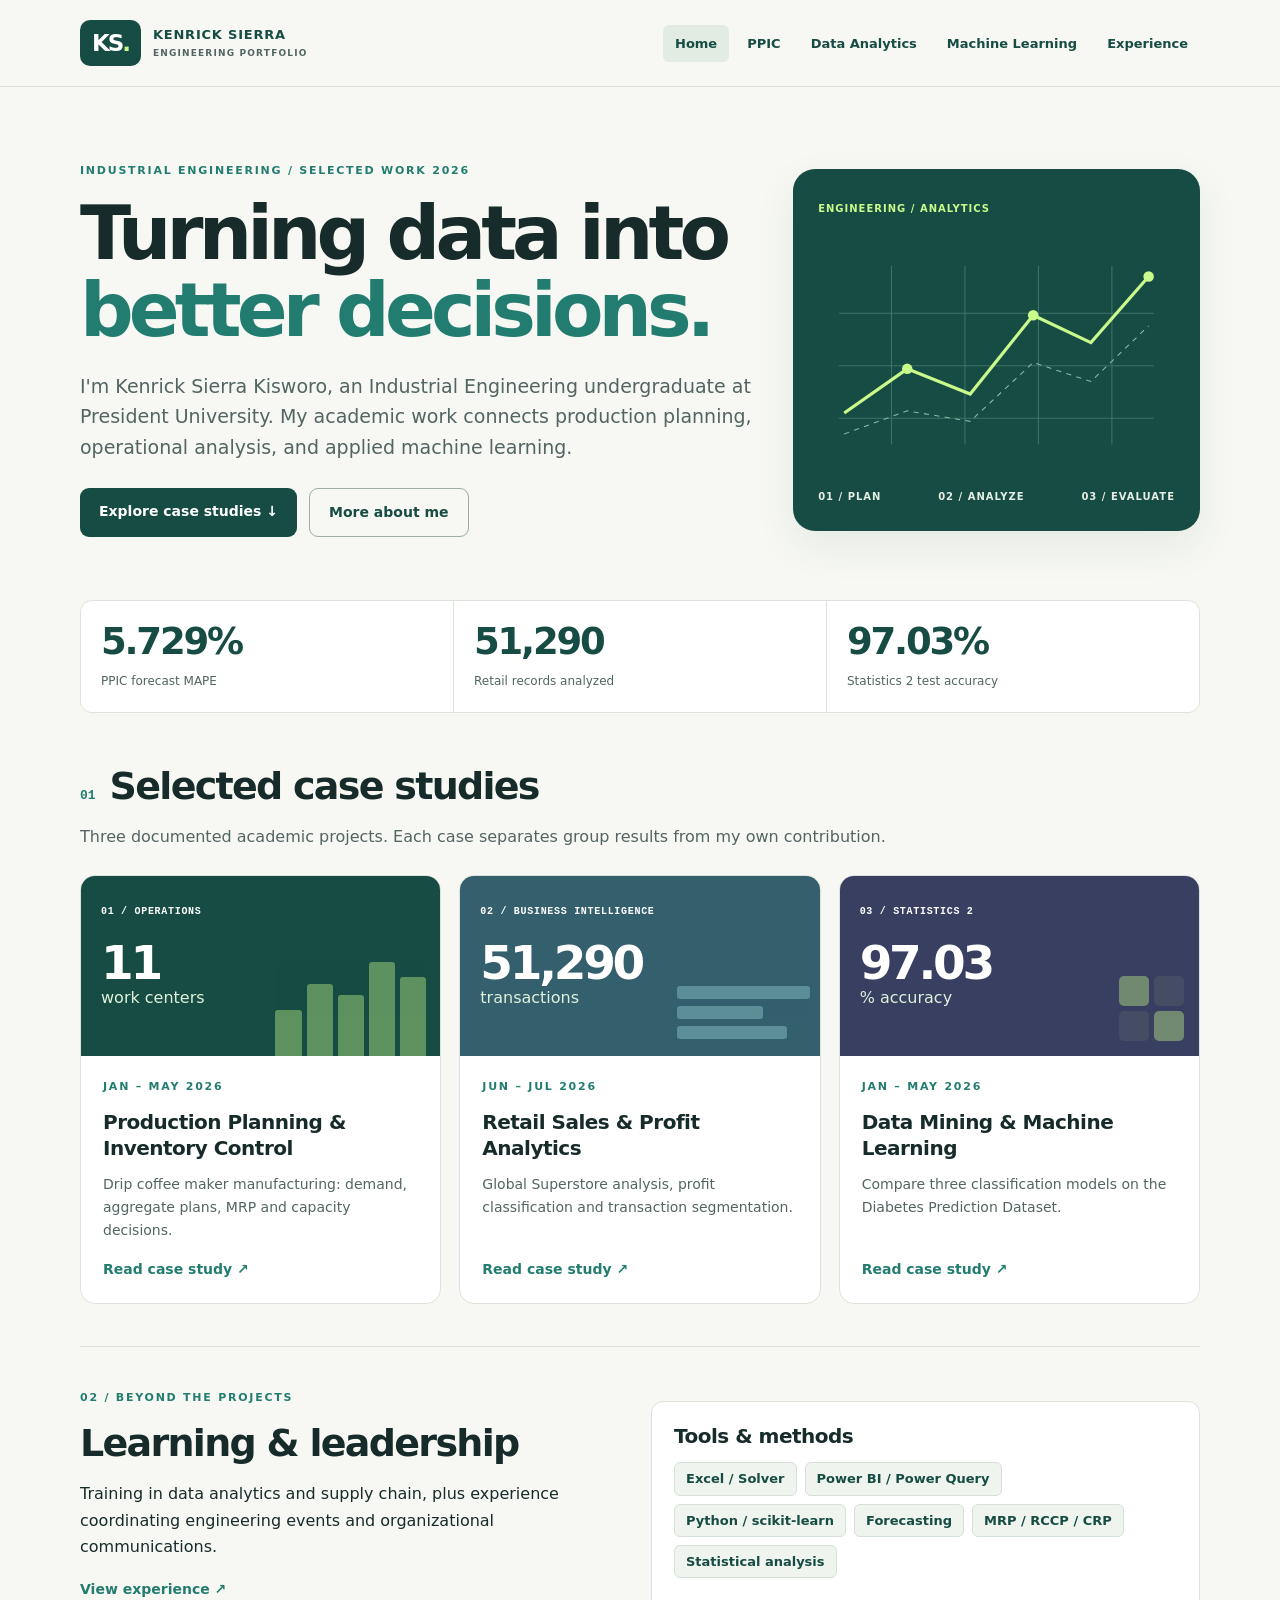
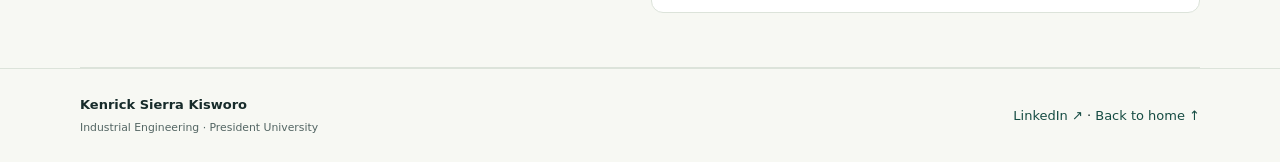
==== index.html @ 4f552303 "Add files via upload" ====
<!doctype html>
<html lang="en"><head><meta charset="utf-8"><meta name="viewport" content="width=device-width, initial-scale=1"><meta name="description" content="Selected work — academic portfolio of Kenrick Sierra Kisworo, Industrial Engineering."><title>Selected work | Kenrick Sierra Kisworo</title><link rel="stylesheet" href="style.css"></head>
<body><a class="skip" href="#main">Skip to content</a><header><div class="nav wrap"><a class="brand" href="index.html"><span class="monogram">KS<span>.</span></span><span>KENRICK SIERRA<small>ENGINEERING PORTFOLIO</small></span></a><nav aria-label="Main navigation"><a href="index.html" aria-current="page">Home</a><a href="ppic.html">PPIC</a><a href="data-analytics.html">Data Analytics</a><a href="machine-learning.html">Machine Learning</a><a href="experience.html">Experience</a></nav></div></header><main id="main" class="wrap"><section class="hero"><div><p class="eyebrow">INDUSTRIAL ENGINEERING / SELECTED WORK 2026</p><h1>Turning data into<br><em>better decisions.</em></h1><p class="lead">I'm Kenrick Sierra Kisworo, an Industrial Engineering undergraduate at President University. My academic work connects production planning, operational analysis, and applied machine learning.</p><div class="actions"><a class="button" href="#projects">Explore case studies ↓</a><a class="button secondary" href="experience.html">More about me</a></div></div><div class="heroart"><span class="artlabel">ENGINEERING / ANALYTICS</span><svg viewBox="0 0 340 210" role="img" aria-label="Abstract diagram of connected planning and analytics stages"><g fill="none" stroke="#8fb7aa" stroke-width="1"><path d="M20 165H320M20 115H320M20 65H320M70 20V190M140 20V190M210 20V190M280 20V190" opacity=".35"/><path d="M25 160L85 118L145 142L205 67L260 93L315 30" stroke="#c9fa8b" stroke-width="3"/><path d="M25 180L85 158L145 168L205 112L260 130L315 77" stroke-dasharray="5 5"/></g><g fill="#c9fa8b"><circle cx="85" cy="118" r="5"/><circle cx="205" cy="67" r="5"/><circle cx="315" cy="30" r="5"/></g></svg><div class="artfoot"><span>01 / PLAN</span><span>02 / ANALYZE</span><span>03 / EVALUATE</span></div></div></section><div class="metrics"><div><strong>5.729%</strong><span>PPIC forecast MAPE</span></div><div><strong>51,290</strong><span>Retail records analyzed</span></div><div><strong>97.03%</strong><span>Statistics 2 test accuracy</span></div></div><section id="projects" class="chapter"><div class="sectitle"><span>01</span><h2>Selected case studies</h2></div><p class="muted">Three documented academic projects. Each case separates group results from my own contribution.</p><div class="projectgrid"><a class="project" href="ppic.html"><div class="tile tile1"><span>01 / OPERATIONS</span><strong>11<span> work centers</span></strong><div class="mini"><i style="height:42%"></i><i style="height:65%"></i><i style="height:55%"></i><i style="height:85%"></i><i style="height:72%"></i></div></div><div class="projectbody"><p class="eyebrow">JAN – MAY 2026</p><h3>Production Planning &amp; Inventory Control</h3><p>Drip coffee maker manufacturing: demand, aggregate plans, MRP and capacity decisions.</p><span class="arrow">Read case study ↗</span></div></a><a class="project" href="data-analytics.html"><div class="tile tile2"><span>02 / BUSINESS INTELLIGENCE</span><strong>51,290<span> transactions</span></strong><div class="stripe"><i></i><i></i><i></i></div></div><div class="projectbody"><p class="eyebrow">JUN – JUL 2026</p><h3>Retail Sales &amp; Profit Analytics</h3><p>Global Superstore analysis, profit classification and transaction segmentation.</p><span class="arrow">Read case study ↗</span></div></a><a class="project" href="machine-learning.html"><div class="tile tile3"><span>03 / STATISTICS 2</span><strong>97.03<span>% accuracy</span></strong><div class="matrixmini"><i></i><i></i><i></i><i></i></div></div><div class="projectbody"><p class="eyebrow">JAN – MAY 2026</p><h3>Data Mining &amp; Machine Learning</h3><p>Compare three classification models on the Diabetes Prediction Dataset.</p><span class="arrow">Read case study ↗</span></div></a></div></section><section class="chapter two"><div><p class="eyebrow">02 / BEYOND THE PROJECTS</p><h2>Learning &amp; leadership</h2><p>Training in data analytics and supply chain, plus experience coordinating engineering events and organizational communications.</p><a class="arrow" href="experience.html">View experience ↗</a></div><div class="panel"><h3>Tools &amp; methods</h3><div class="tags"><span>Excel / Solver</span><span>Power BI / Power Query</span><span>Python / scikit-learn</span><span>Forecasting</span><span>MRP / RCCP / CRP</span><span>Statistical analysis</span></div></div></section></main><footer><div class="wrap foot"><div><b>Kenrick Sierra Kisworo</b><br><small>Industrial Engineering · President University</small></div><div><a href="https://www.linkedin.com/in/kenrick-sierra-kisworo/">LinkedIn ↗</a> · <a href="index.html">Back to home ↑</a></div></div></footer></body></html>
---- style.css ----
/* Static, responsive portfolio. Change the palette here. */
:root{--ink:#172b2a;--muted:#536563;--paper:#f7f8f3;--white:#fff;--green:#164c43;--lime:#c9fa8b;--line:#dce3da;--teal:#227d70;--warm:#c18460;--max:1120px}*{box-sizing:border-box}html{scroll-behavior:smooth;scroll-padding-top:20px}body{margin:0;background:var(--paper);color:var(--ink);font:16px/1.65 system-ui,-apple-system,BlinkMacSystemFont,'Segoe UI',sans-serif}a{color:var(--green);text-decoration:none}a:hover{text-decoration:underline}a:focus-visible{outline:3px solid #ad710b;outline-offset:4px}img{max-width:100%;height:auto;display:block}.wrap{width:min(var(--max),calc(100% - 48px));margin:auto}.skip{position:absolute;left:-999px}.skip:focus{left:12px;top:12px;background:white;padding:10px;z-index:10}header{border-bottom:1px solid var(--line);background:var(--paper)}.nav{display:flex;align-items:center;justify-content:space-between;gap:20px;padding:20px 0}.brand{display:flex;gap:12px;align-items:center;line-height:1.15;font-size:13px;font-weight:800;letter-spacing:.06em;white-space:nowrap}.brand small{display:block;font-size:9px;color:var(--muted);margin-top:5px;letter-spacing:.13em}.monogram{display:grid;place-items:center;display:block;background:var(--green);color:white;font-size:23px;font-weight:800;padding:10px 12px;border-radius:10px;letter-spacing:-.09em}.monogram span{color:var(--lime)}nav{display:flex;gap:6px;flex-wrap:wrap;justify-content:flex-end}nav a{padding:8px 12px;border-radius:6px;font-size:13px;font-weight:650}nav a[aria-current=page]{background:#e3ece3}h1,h2,h3,p{margin-top:0}h1{font-size:clamp(42px,6vw,75px);line-height:1.03;letter-spacing:-.065em;margin-bottom:22px;font-weight:760}h1 em{font-style:normal;color:var(--teal)}h2{font-size:clamp(25px,3.5vw,38px);line-height:1.15;letter-spacing:-.045em;margin-bottom:16px}h3{font-size:20px;line-height:1.28;letter-spacing:-.025em;margin-bottom:12px}p{margin-bottom:16px}.eyebrow{font-size:11px;letter-spacing:.16em;font-weight:800;text-transform:uppercase;color:var(--teal);margin-bottom:14px}.lead{font-size:19px;line-height:1.6;color:var(--muted);max-width:780px}.hero{display:grid;grid-template-columns:1.25fr .75fr;gap:35px;align-items:center;padding:75px 0 45px}.heroart{background:var(--green);border-radius:22px;padding:25px;color:var(--lime);box-shadow:0 15px 40px #164c4315;overflow:hidden}.heroart svg{width:100%;display:block;margin:24px 0}.artlabel,.artfoot{font-size:10px;letter-spacing:.1em;font-weight:700}.artfoot{display:flex;justify-content:space-between;gap:8px;color:#e4eee5}.actions{display:flex;gap:12px;flex-wrap:wrap;margin-top:26px}.button{display:inline-block;border-radius:9px;background:var(--green);color:white;padding:12px 19px;font-weight:750;font-size:14px}.button.secondary{background:transparent;color:var(--green);border:1px solid #9cafa1}.button:hover{background:#276358;text-decoration:none;color:white}.metrics{display:grid;grid-template-columns:repeat(auto-fit,minmax(140px,1fr));gap:1px;border:1px solid var(--line);border-radius:12px;background:var(--line);overflow:hidden;margin:18px 0 10px}.metrics>div{background:var(--white);padding:20px}.metrics strong{display:block;font-size:clamp(24px,3vw,37px);line-height:1.15;letter-spacing:-.06em;color:var(--green);font-variant-numeric:tabular-nums}.metrics span{display:block;font-size:12px;color:var(--muted);margin-top:8px}.chapter{padding:42px 0;border-bottom:1px solid var(--line)}.sectitle{display:flex;align-items:baseline;gap:14px}.sectitle>span{font:700 13px/1.2 ui-monospace,monospace;color:var(--teal)}.muted,.small{color:var(--muted)}.small{font-size:13px;margin:12px 0 0}.projectgrid{display:grid;grid-template-columns:repeat(3,minmax(0,1fr));gap:18px;margin-top:24px}.project{display:flex;flex-direction:column;border:1px solid var(--line);border-radius:15px;overflow:hidden;background:white;color:var(--ink);transition:transform .18s,box-shadow .18s}.project:hover{transform:translateY(-4px);box-shadow:0 12px 30px #183a2812;text-decoration:none}.tile{height:180px;padding:20px;position:relative;overflow:hidden;background:var(--green);color:white}.tile>span{font:700 10px/1.3 ui-monospace,monospace;letter-spacing:.07em}.tile strong{display:block;font-size:47px;letter-spacing:-.07em;line-height:1.1;position:relative;z-index:1;margin-top:15px}.tile strong span{display:block;font-size:16px;letter-spacing:0;font-weight:500;color:#e0f2dd}.tile2{background:#345f6d}.tile3{background:#393f61}.mini{position:absolute;bottom:0;right:14px;width:42%;height:110px;display:flex;align-items:flex-end;gap:5px;opacity:.4}.mini i{display:block;background:var(--lime);width:18%;border-radius:3px 3px 0 0}.stripe{position:absolute;bottom:17px;right:10px;display:flex;flex-direction:column;gap:7px;opacity:.35;width:37%}.stripe i{background:#a8e9e7;height:13px;border-radius:3px}.stripe i:nth-child(2){width:65%}.stripe i:nth-child(3){width:83%}.matrixmini{position:absolute;bottom:15px;right:15px;display:grid;grid-template-columns:repeat(2,30px);gap:5px;opacity:.4}.matrixmini i{height:30px;background:#c9fa8b;border-radius:5px}.matrixmini i:nth-child(2),.matrixmini i:nth-child(3){opacity:.2}.projectbody{padding:22px;display:flex;flex-direction:column;flex:1}.projectbody p:not(.eyebrow){font-size:14px;color:var(--muted)}.arrow{font-weight:750;color:var(--teal);margin-top:auto;font-size:14px}.two{display:grid;grid-template-columns:repeat(2,minmax(0,1fr));gap:22px;align-items:start}.panel,figure{border:1px solid var(--line);background:white;padding:22px;border-radius:12px;margin:12px 0}.tags{display:flex;flex-wrap:wrap;gap:8px;margin:12px 0}.tags span{border:1px solid #d5e0d7;background:#f0f4ee;padding:5px 11px;border-radius:6px;font-size:13px;color:var(--green);font-weight:600}.casehero{padding:45px 0 25px}.casehero h1{max-width:1000px}.back{display:inline-block;font-size:13px;font-weight:700;margin-bottom:24px}.meta{color:var(--muted);font-size:13px;font-weight:600}.toc{display:flex;gap:8px;flex-wrap:wrap;border-block:1px solid var(--line);padding:12px 0}.toc a{font-size:13px;font-weight:700;padding:5px 10px;border-radius:5px;background:#e9eee7}.steps{display:grid;grid-template-columns:repeat(auto-fit,minmax(135px,1fr));gap:10px;margin:20px 0}.steps div{background:white;border:1px solid var(--line);border-radius:10px;padding:16px;font-weight:700;font-size:14px}.steps b{display:block;color:var(--teal);font:700 12px ui-monospace,monospace;margin-bottom:8px}.note{border-left:4px solid var(--teal);background:#e7f0e5;padding:15px 18px;border-radius:0 8px 8px 0;font-size:14px;margin:18px 0}.tablewrap{overflow-x:auto;border:1px solid var(--line);border-radius:10px;margin:15px 0}table{width:100%;border-collapse:collapse;text-align:left;font-size:14px;background:white}th,td{padding:12px 14px;border-bottom:1px solid var(--line);vertical-align:top}th{background:#eaf0e8;color:var(--green);font-weight:700}tbody tr:last-child td,tbody tr:last-child th{border-bottom:0}.bars{display:grid;gap:15px;padding:8px 0}.barrow{display:grid;grid-template-columns: minmax(95px,155px) 1fr 65px;gap:10px;align-items:center;font-size:13px}.barrow b{text-align:right;font-variant-numeric:tabular-nums}.track,.pairtrack{height:13px;background:#edf0eb;border-radius:4px;overflow:hidden}.fill{height:100%;background:#97b3aa;border-radius:4px}.fill.selected{background:var(--teal)}.legend{display:flex;gap:16px;flex-wrap:wrap;font-size:12px;color:var(--muted);margin-bottom:12px}.legend i{display:inline-block;width:10px;height:10px;border-radius:2px;margin-right:5px}.before{background:var(--warm)}.after{background:var(--teal)}.wcchart{display:grid;gap:10px}.wcrow{display:grid;grid-template-columns:55px 1fr 125px;align-items:center;gap:12px;font-size:12px;font-variant-numeric:tabular-nums}.pair{display:grid;gap:3px;position:relative}.pair:after{content:"";position:absolute;left:76.923%;height:100%;border-left:1px dashed #293b37;top:0}.pairtrack{height:8px}.pairtrack i{display:block;height:100%;border-radius:2px}.clean{padding-left:20px;margin:0}.clean li{padding:5px 0}.source{background:#e9eee7;border-radius:12px;padding:22px;margin:32px 0 45px;font-size:13px;color:var(--muted)}.source h2{font-size:18px;color:var(--ink)}.source p{margin-bottom:0}figure img{width:100%;object-fit:contain;border-radius:4px}figcaption{font-size:12px;color:var(--muted);padding-top:10px}.stack{display:flex;overflow:hidden;border-radius:8px;height:24px;margin:18px 0}.stack i:nth-child(1){background:#755bb0}.stack i:nth-child(2){background:#23936a}.stack i:nth-child(3){background:#d7ad36}.matrix{text-align:center}.matrix th{font-size:12px}.matrix td{font-size:18px;font-weight:750}.correct{background:#dfeee0;color:#205b40}.wrong{background:#f6e7df;color:#8b442a}.timeline{display:grid;gap:12px}.timeline article{padding:20px 22px;border:1px solid var(--line);background:white;border-radius:10px}.timeline article>span{font-size:11px;letter-spacing:.08em;color:var(--teal);font-weight:750}.timeline h3{margin:8px 0}.timeline p{margin:0}.foot{display:flex;justify-content:space-between;gap:15px;align-items:center;padding:25px 0;font-size:13px}.foot small{color:var(--muted)}footer{border-top:1px solid var(--line)}@media(max-width:820px){.hero{grid-template-columns:1fr;padding:45px 0 25px}.heroart{max-width:500px}.projectgrid{grid-template-columns:1fr 1fr}.nav{align-items:flex-start;flex-direction:column;gap:12px}nav{justify-content:flex-start}.two{grid-template-columns:1fr}.casehero{padding-top:30px}}@media(max-width:520px){.wrap{width:calc(100% - 32px)}.projectgrid{grid-template-columns:1fr}.metrics{grid-template-columns:1fr}.metrics>div{padding:15px}.heroart{padding:17px}.nav a{padding:6px 8px;font-size:12px}.brand{padding:0!important}.chapter{padding:30px 0}.panel,figure{padding:14px}.barrow{grid-template-columns:93px 1fr 58px;gap:6px;font-size:11px}.wcrow{grid-template-columns:44px 1fr 95px;gap:6px;font-size:10px}th,td{padding:9px;font-size:12px}.foot{flex-direction:column;align-items:flex-start}.lead{font-size:17px}}@media(prefers-reduced-motion:reduce){html{scroll-behavior:auto}.project{transition:none}}
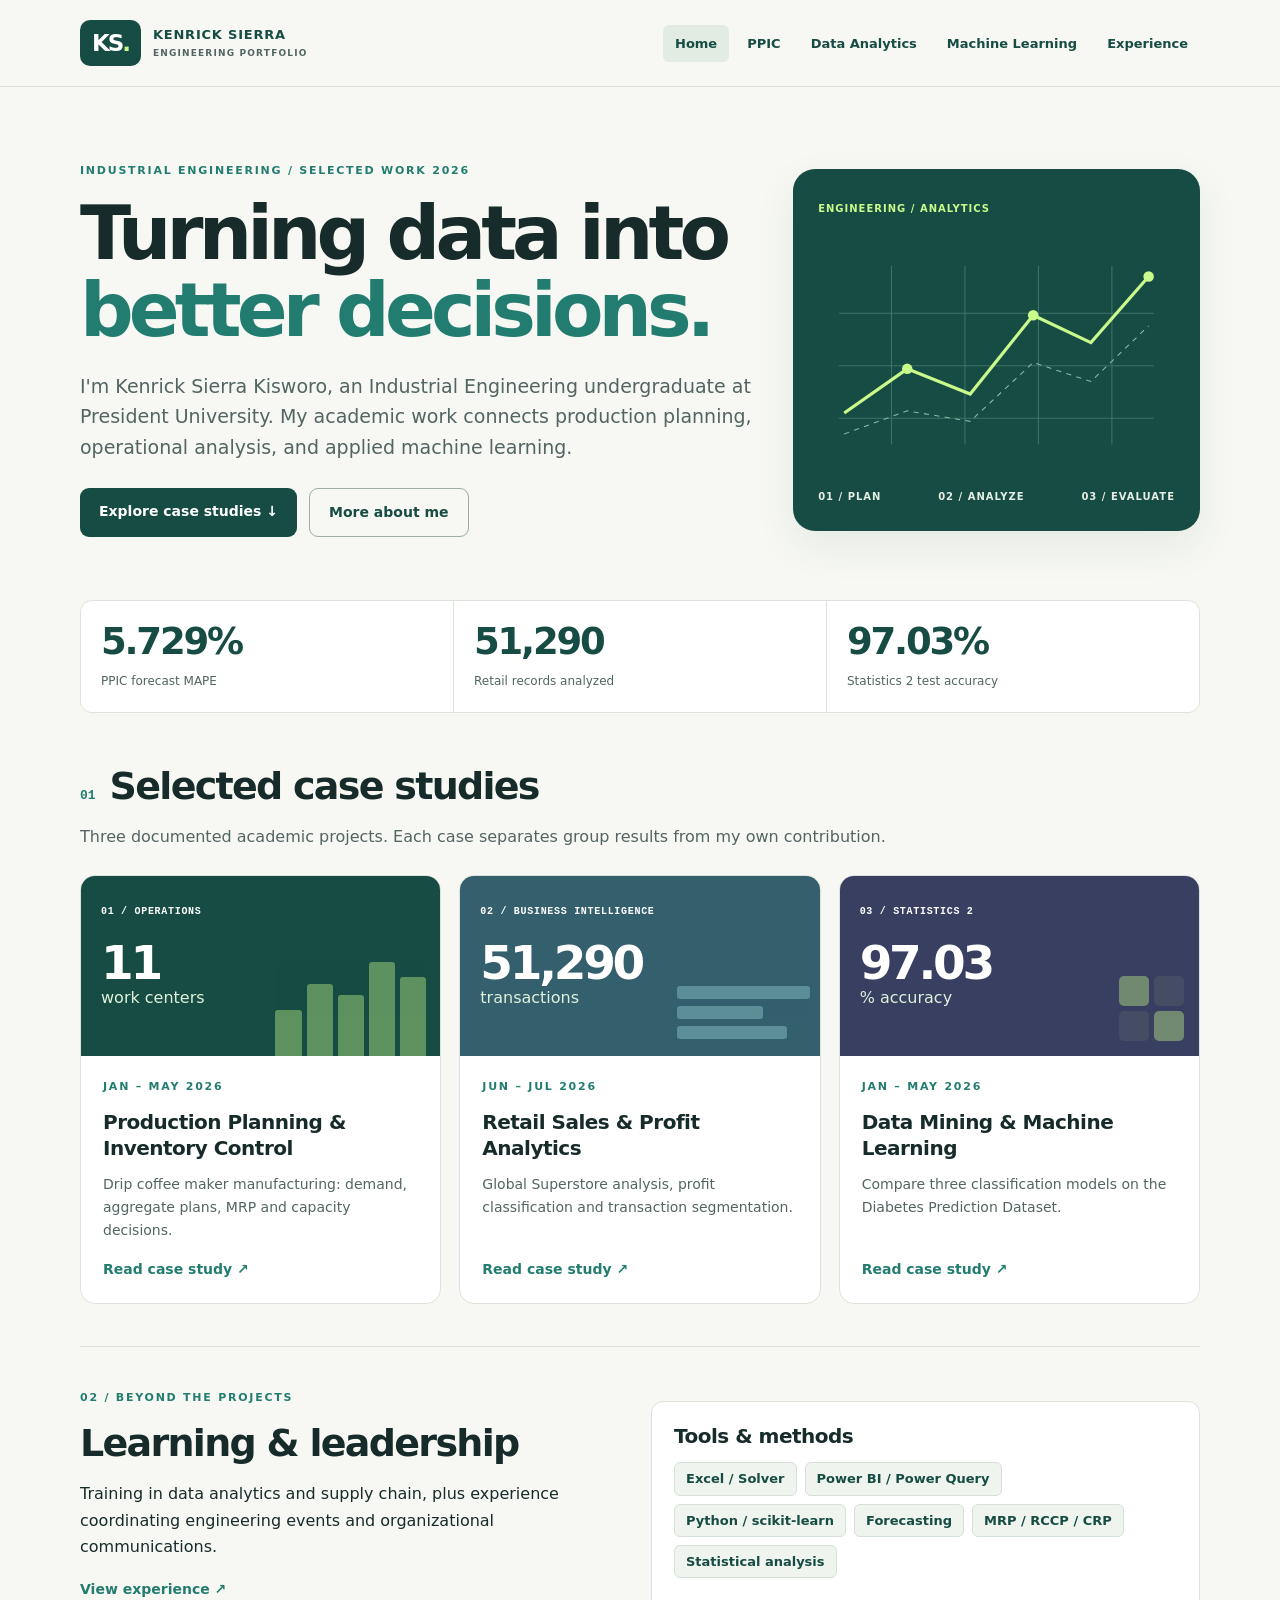
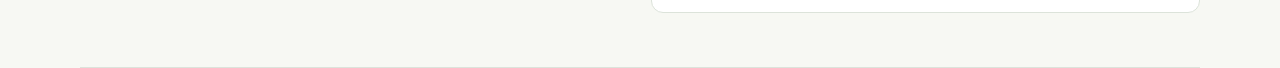
==== commit 1c1db738: "Update index.html" ====
--- a/index.html
+++ b/index.html
@@ -1,3 +1,15 @@
 <!doctype html>
-<html lang="en"><head><meta charset="utf-8"><meta name="viewport" content="width=device-width, initial-scale=1"><meta name="description" content="Selected work — academic portfolio of Kenrick Sierra Kisworo, Industrial Engineering."><title>Selected work | Kenrick Sierra Kisworo</title><link rel="stylesheet" href="style.css"></head>
-<body><a class="skip" href="#main">Skip to content</a><header><div class="nav wrap"><a class="brand" href="index.html"><span class="monogram">KS<span>.</span></span><span>KENRICK SIERRA<small>ENGINEERING PORTFOLIO</small></span></a><nav aria-label="Main navigation"><a href="index.html" aria-current="page">Home</a><a href="ppic.html">PPIC</a><a href="data-analytics.html">Data Analytics</a><a href="machine-learning.html">Machine Learning</a><a href="experience.html">Experience</a></nav></div></header><main id="main" class="wrap"><section class="hero"><div><p class="eyebrow">INDUSTRIAL ENGINEERING / SELECTED WORK 2026</p><h1>Turning data into<br><em>better decisions.</em></h1><p class="lead">I'm Kenrick Sierra Kisworo, an Industrial Engineering undergraduate at President University. My academic work connects production planning, operational analysis, and applied machine learning.</p><div class="actions"><a class="button" href="#projects">Explore case studies ↓</a><a class="button secondary" href="experience.html">More about me</a></div></div><div class="heroart"><span class="artlabel">ENGINEERING / ANALYTICS</span><svg viewBox="0 0 340 210" role="img" aria-label="Abstract diagram of connected planning and analytics stages"><g fill="none" stroke="#8fb7aa" stroke-width="1"><path d="M20 165H320M20 115H320M20 65H320M70 20V190M140 20V190M210 20V190M280 20V190" opacity=".35"/><path d="M25 160L85 118L145 142L205 67L260 93L315 30" stroke="#c9fa8b" stroke-width="3"/><path d="M25 180L85 158L145 168L205 112L260 130L315 77" stroke-dasharray="5 5"/></g><g fill="#c9fa8b"><circle cx="85" cy="118" r="5"/><circle cx="205" cy="67" r="5"/><circle cx="315" cy="30" r="5"/></g></svg><div class="artfoot"><span>01 / PLAN</span><span>02 / ANALYZE</span><span>03 / EVALUATE</span></div></div></section><div class="metrics"><div><strong>5.729%</strong><span>PPIC forecast MAPE</span></div><div><strong>51,290</strong><span>Retail records analyzed</span></div><div><strong>97.03%</strong><span>Statistics 2 test accuracy</span></div></div><section id="projects" class="chapter"><div class="sectitle"><span>01</span><h2>Selected case studies</h2></div><p class="muted">Three documented academic projects. Each case separates group results from my own contribution.</p><div class="projectgrid"><a class="project" href="ppic.html"><div class="tile tile1"><span>01 / OPERATIONS</span><strong>11<span> work centers</span></strong><div class="mini"><i style="height:42%"></i><i style="height:65%"></i><i style="height:55%"></i><i style="height:85%"></i><i style="height:72%"></i></div></div><div class="projectbody"><p class="eyebrow">JAN – MAY 2026</p><h3>Production Planning &amp; Inventory Control</h3><p>Drip coffee maker manufacturing: demand, aggregate plans, MRP and capacity decisions.</p><span class="arrow">Read case study ↗</span></div></a><a class="project" href="data-analytics.html"><div class="tile tile2"><span>02 / BUSINESS INTELLIGENCE</span><strong>51,290<span> transactions</span></strong><div class="stripe"><i></i><i></i><i></i></div></div><div class="projectbody"><p class="eyebrow">JUN – JUL 2026</p><h3>Retail Sales &amp; Profit Analytics</h3><p>Global Superstore analysis, profit classification and transaction segmentation.</p><span class="arrow">Read case study ↗</span></div></a><a class="project" href="machine-learning.html"><div class="tile tile3"><span>03 / STATISTICS 2</span><strong>97.03<span>% accuracy</span></strong><div class="matrixmini"><i></i><i></i><i></i><i></i></div></div><div class="projectbody"><p class="eyebrow">JAN – MAY 2026</p><h3>Data Mining &amp; Machine Learning</h3><p>Compare three classification models on the Diabetes Prediction Dataset.</p><span class="arrow">Read case study ↗</span></div></a></div></section><section class="chapter two"><div><p class="eyebrow">02 / BEYOND THE PROJECTS</p><h2>Learning &amp; leadership</h2><p>Training in data analytics and supply chain, plus experience coordinating engineering events and organizational communications.</p><a class="arrow" href="experience.html">View experience ↗</a></div><div class="panel"><h3>Tools &amp; methods</h3><div class="tags"><span>Excel / Solver</span><span>Power BI / Power Query</span><span>Python / scikit-learn</span><span>Forecasting</span><span>MRP / RCCP / CRP</span><span>Statistical analysis</span></div></div></section></main><footer><div class="wrap foot"><div><b>Kenrick Sierra Kisworo</b><br><small>Industrial Engineering · President University</small></div><div><a href="https://www.linkedin.com/in/kenrick-sierra-kisworo/">LinkedIn ↗</a> · <a href="index.html">Back to home ↑</a></div></div></footer></body></html>+<html lang="en">
+<head><meta charset="utf-8"><meta name="viewport" content="width=device-width, initial-scale=1"><meta name="description" content="Selected work — academic portfolio of Kenrick Sierra Kisworo, Industrial Engineering."><title>Selected work | Kenrick Sierra Kisworo</title><link rel="stylesheet" href="style.css">
+</head>
+<body><a class="skip" href="#main">Skip to content</a>
+<header><div class="nav wrap"><a class="brand" href="index.html"><span class="monogram">KS<span>.</span></span><span>KENRICK SIERRA<small>ENGINEERING PORTFOLIO</small></span></a><nav aria-label="Main navigation"><a href="index.html" aria-current="page">Home</a><a href="ppic.html">PPIC</a><a href="data-analytics.html">Data Analytics</a><a href="machine-learning.html">Machine Learning</a><a href="experience.html">Experience</a></nav></div>
+</header>
+<main id="main" class="wrap">
+<section class="hero"><div><p class="eyebrow">INDUSTRIAL ENGINEERING / SELECTED WORK 2026</p><h1>Turning data into<br><em>better decisions.</em></h1><p class="lead">I'm Kenrick Sierra Kisworo, an Industrial Engineering undergraduate at President University. My academic work connects production planning, operational analysis, and applied machine learning.</p><div class="actions"><a class="button" href="#projects">Explore case studies ↓</a><a class="button secondary" href="experience.html">More about me</a></div></div><div class="heroart"><span class="artlabel">ENGINEERING / ANALYTICS</span><svg viewBox="0 0 340 210" role="img" aria-label="Abstract diagram of connected planning and analytics stages"><g fill="none" stroke="#8fb7aa" stroke-width="1"><path d="M20 165H320M20 115H320M20 65H320M70 20V190M140 20V190M210 20V190M280 20V190" opacity=".35"/><path d="M25 160L85 118L145 142L205 67L260 93L315 30" stroke="#c9fa8b" stroke-width="3"/><path d="M25 180L85 158L145 168L205 112L260 130L315 77" stroke-dasharray="5 5"/></g><g fill="#c9fa8b"><circle cx="85" cy="118" r="5"/><circle cx="205" cy="67" r="5"/><circle cx="315" cy="30" r="5"/></g></svg><div class="artfoot"><span>01 / PLAN</span><span>02 / ANALYZE</span><span>03 / EVALUATE</span></div></div>
+</section><div class="metrics"><div><strong>5.729%</strong><span>PPIC forecast MAPE</span></div><div><strong>51,290</strong><span>Retail records analyzed</span></div><div><strong>97.03%</strong><span>Statistics 2 test accuracy</span></div></div>
+<section id="projects" class="chapter"><div class="sectitle"><span>01</span><h2>Selected case studies</h2></div><p class="muted">Three documented academic projects. Each case separates group results from my own contribution.</p><div class="projectgrid"><a class="project" href="ppic.html"><div class="tile tile1"><span>01 / OPERATIONS</span><strong>11<span> work centers</span></strong><div class="mini"><i style="height:42%"></i><i style="height:65%"></i><i style="height:55%"></i><i style="height:85%"></i><i style="height:72%"></i></div></div><div class="projectbody"><p class="eyebrow">JAN – MAY 2026</p><h3>Production Planning &amp; Inventory Control</h3><p>Drip coffee maker manufacturing: demand, aggregate plans, MRP and capacity decisions.</p><span class="arrow">Read case study ↗</span></div></a><a class="project" href="data-analytics.html"><div class="tile tile2"><span>02 / BUSINESS INTELLIGENCE</span><strong>51,290<span> transactions</span></strong><div class="stripe"><i></i><i></i><i></i></div></div><div class="projectbody"><p class="eyebrow">JUN – JUL 2026</p><h3>Retail Sales &amp; Profit Analytics</h3><p>Global Superstore analysis, profit classification and transaction segmentation.</p><span class="arrow">Read case study ↗</span></div></a><a class="project" href="machine-learning.html"><div class="tile tile3"><span>03 / STATISTICS 2</span><strong>97.03<span>% accuracy</span></strong><div class="matrixmini"><i></i><i></i><i></i><i></i></div></div><div class="projectbody"><p class="eyebrow">JAN – MAY 2026</p><h3>Data Mining &amp; Machine Learning</h3><p>Compare three classification models on the Diabetes Prediction Dataset.</p><span class="arrow">Read case study ↗</span></div></a></div>
+</section>
+<section class="chapter two"><div><p class="eyebrow">02 / BEYOND THE PROJECTS</p><h2>Learning &amp; leadership</h2><p>Training in data analytics and supply chain, plus experience coordinating engineering events and organizational communications.</p><a class="arrow" href="experience.html">View experience ↗</a></div><div class="panel"><h3>Tools &amp; methods</h3><div class="tags"><span>Excel / Solver</span><span>Power BI / Power Query</span><span>Python / scikit-learn</span><span>Forecasting</span><span>MRP / RCCP / CRP</span><span>Statistical analysis</span></div></div>
+</section>
+</main>
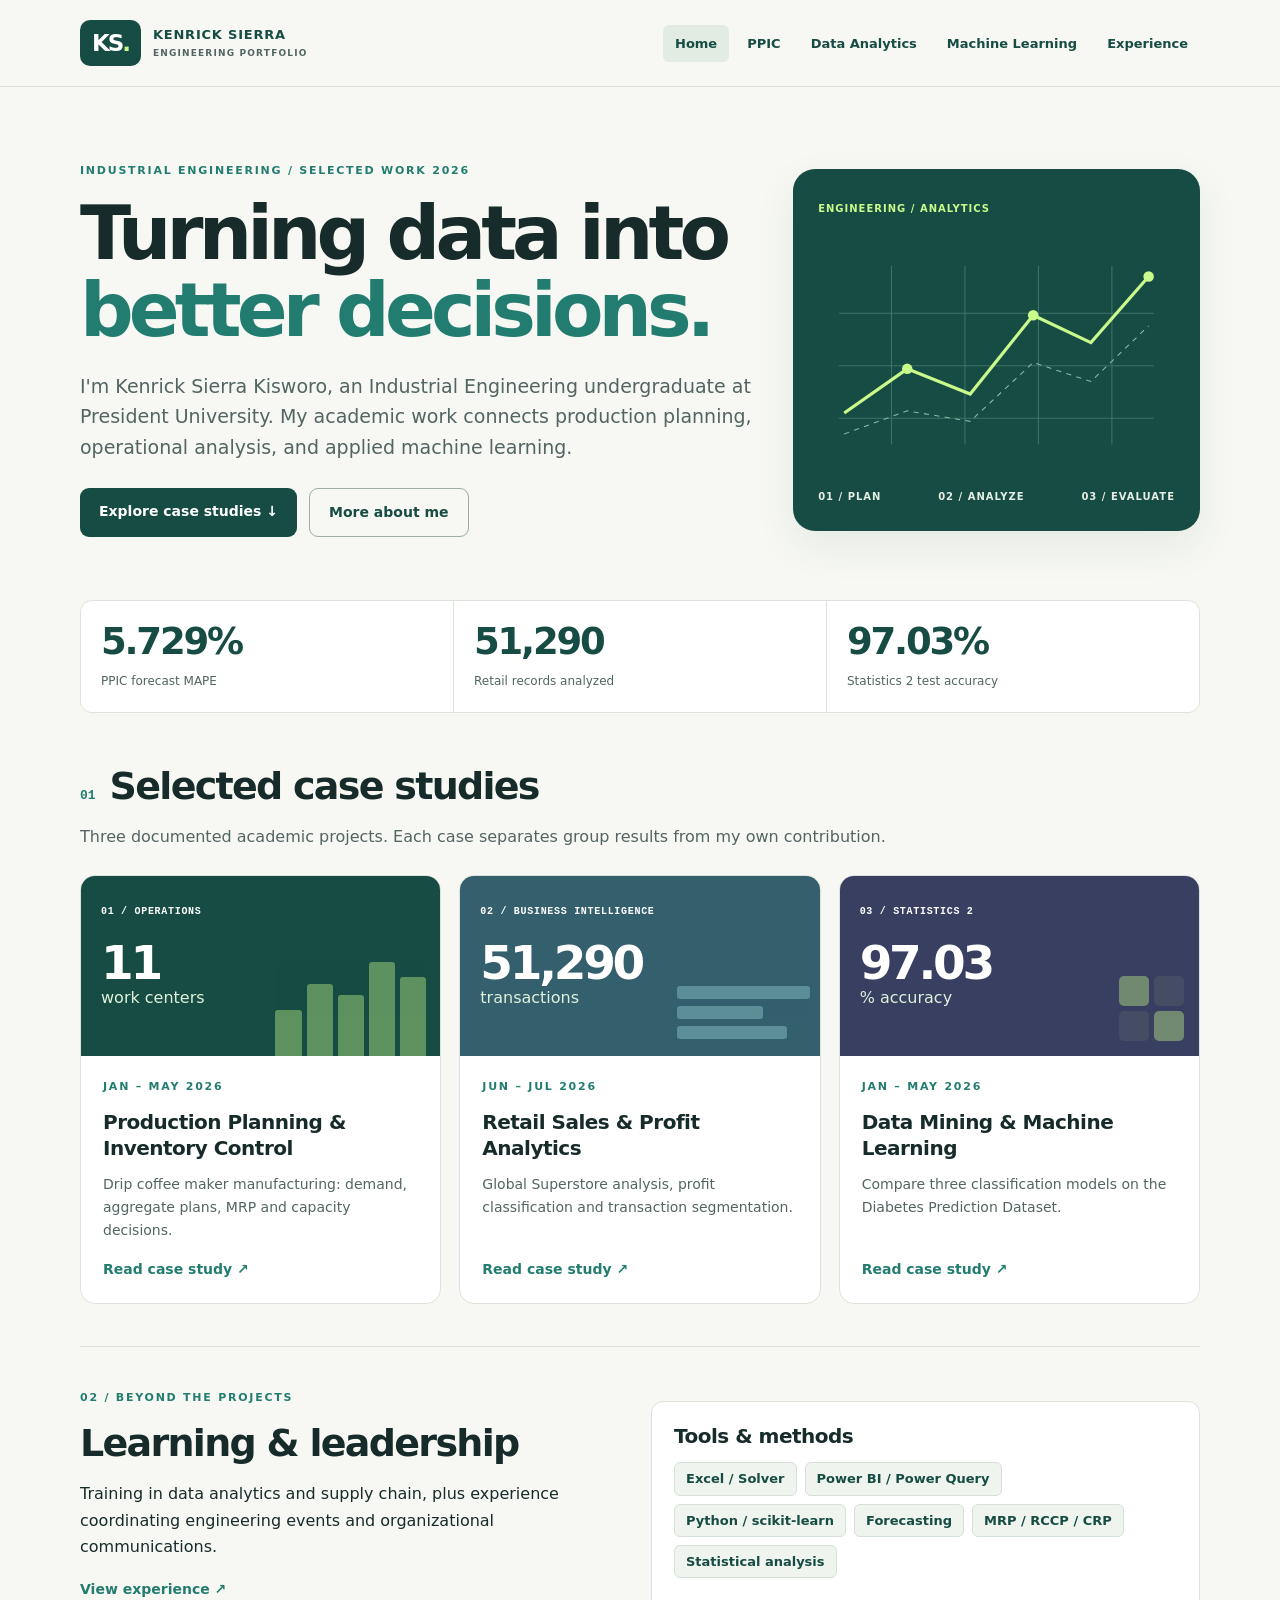
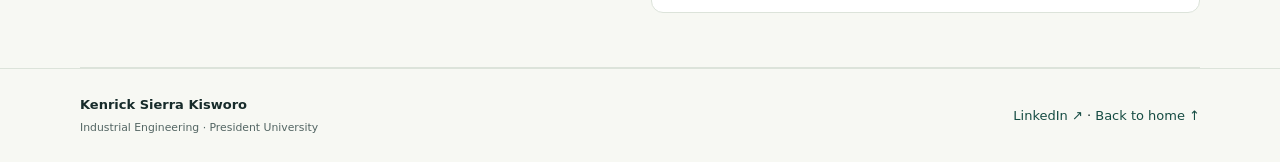
==== commit 619f265f: "Update index.html" ====
--- a/index.html
+++ b/index.html
@@ -13,3 +13,20 @@
 <section class="chapter two"><div><p class="eyebrow">02 / BEYOND THE PROJECTS</p><h2>Learning &amp; leadership</h2><p>Training in data analytics and supply chain, plus experience coordinating engineering events and organizational communications.</p><a class="arrow" href="experience.html">View experience ↗</a></div><div class="panel"><h3>Tools &amp; methods</h3><div class="tags"><span>Excel / Solver</span><span>Power BI / Power Query</span><span>Python / scikit-learn</span><span>Forecasting</span><span>MRP / RCCP / CRP</span><span>Statistical analysis</span></div></div>
 </section>
 </main>
+<footer>
+    <div class="wrap foot">
+        <div>
+            <b>Kenrick Sierra Kisworo</b><br>
+            <small>Industrial Engineering · President University</small>
+        </div>
+        <div>
+            <a href="https://www.linkedin.com/in/kenrick-sierra-kisworo-65ba92321/"
+               target="_blank"
+               rel="noopener noreferrer">LinkedIn ↗</a>
+            ·
+            <a href="index.html">Back to home ↑</a>
+        </div>
+    </div>
+</footer>
+</body>
+</html>
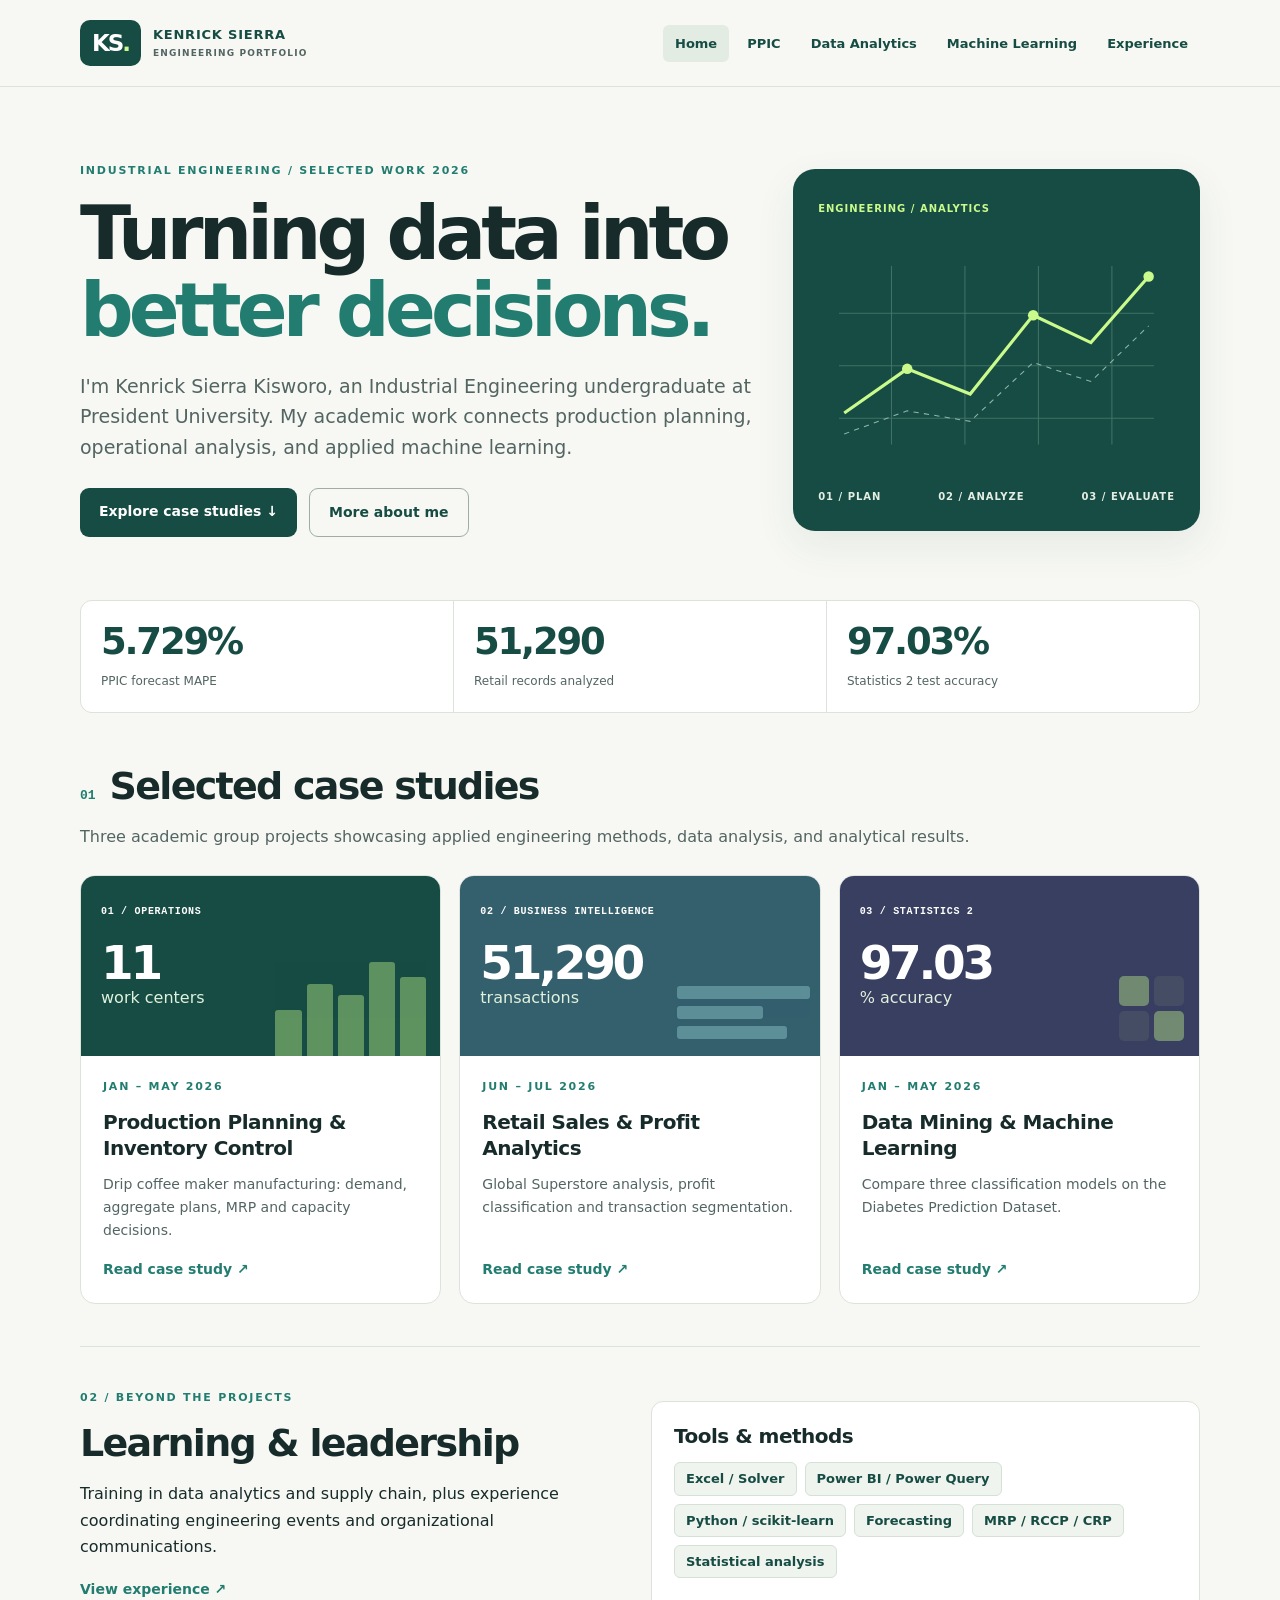
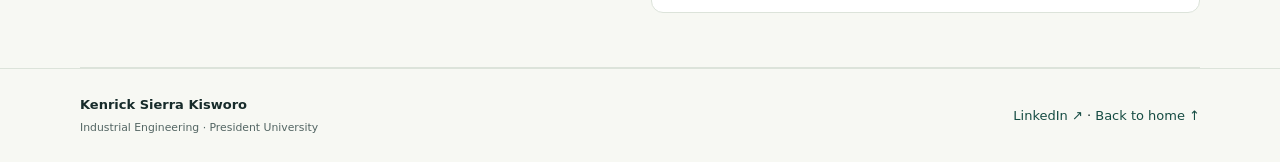
==== commit 19fc60d2: "Update index.html" ====
--- a/index.html
+++ b/index.html
@@ -8,7 +8,7 @@
 <main id="main" class="wrap">
 <section class="hero"><div><p class="eyebrow">INDUSTRIAL ENGINEERING / SELECTED WORK 2026</p><h1>Turning data into<br><em>better decisions.</em></h1><p class="lead">I'm Kenrick Sierra Kisworo, an Industrial Engineering undergraduate at President University. My academic work connects production planning, operational analysis, and applied machine learning.</p><div class="actions"><a class="button" href="#projects">Explore case studies ↓</a><a class="button secondary" href="experience.html">More about me</a></div></div><div class="heroart"><span class="artlabel">ENGINEERING / ANALYTICS</span><svg viewBox="0 0 340 210" role="img" aria-label="Abstract diagram of connected planning and analytics stages"><g fill="none" stroke="#8fb7aa" stroke-width="1"><path d="M20 165H320M20 115H320M20 65H320M70 20V190M140 20V190M210 20V190M280 20V190" opacity=".35"/><path d="M25 160L85 118L145 142L205 67L260 93L315 30" stroke="#c9fa8b" stroke-width="3"/><path d="M25 180L85 158L145 168L205 112L260 130L315 77" stroke-dasharray="5 5"/></g><g fill="#c9fa8b"><circle cx="85" cy="118" r="5"/><circle cx="205" cy="67" r="5"/><circle cx="315" cy="30" r="5"/></g></svg><div class="artfoot"><span>01 / PLAN</span><span>02 / ANALYZE</span><span>03 / EVALUATE</span></div></div>
 </section><div class="metrics"><div><strong>5.729%</strong><span>PPIC forecast MAPE</span></div><div><strong>51,290</strong><span>Retail records analyzed</span></div><div><strong>97.03%</strong><span>Statistics 2 test accuracy</span></div></div>
-<section id="projects" class="chapter"><div class="sectitle"><span>01</span><h2>Selected case studies</h2></div><p class="muted">Three documented academic projects. Each case separates group results from my own contribution.</p><div class="projectgrid"><a class="project" href="ppic.html"><div class="tile tile1"><span>01 / OPERATIONS</span><strong>11<span> work centers</span></strong><div class="mini"><i style="height:42%"></i><i style="height:65%"></i><i style="height:55%"></i><i style="height:85%"></i><i style="height:72%"></i></div></div><div class="projectbody"><p class="eyebrow">JAN – MAY 2026</p><h3>Production Planning &amp; Inventory Control</h3><p>Drip coffee maker manufacturing: demand, aggregate plans, MRP and capacity decisions.</p><span class="arrow">Read case study ↗</span></div></a><a class="project" href="data-analytics.html"><div class="tile tile2"><span>02 / BUSINESS INTELLIGENCE</span><strong>51,290<span> transactions</span></strong><div class="stripe"><i></i><i></i><i></i></div></div><div class="projectbody"><p class="eyebrow">JUN – JUL 2026</p><h3>Retail Sales &amp; Profit Analytics</h3><p>Global Superstore analysis, profit classification and transaction segmentation.</p><span class="arrow">Read case study ↗</span></div></a><a class="project" href="machine-learning.html"><div class="tile tile3"><span>03 / STATISTICS 2</span><strong>97.03<span>% accuracy</span></strong><div class="matrixmini"><i></i><i></i><i></i><i></i></div></div><div class="projectbody"><p class="eyebrow">JAN – MAY 2026</p><h3>Data Mining &amp; Machine Learning</h3><p>Compare three classification models on the Diabetes Prediction Dataset.</p><span class="arrow">Read case study ↗</span></div></a></div>
+<section id="projects" class="chapter"><div class="sectitle"><span>01</span><h2>Selected case studies</h2></div><p class="muted">Three academic group projects showcasing applied engineering methods, data analysis, and analytical results.</p><div class="projectgrid"><a class="project" href="ppic.html"><div class="tile tile1"><span>01 / OPERATIONS</span><strong>11<span> work centers</span></strong><div class="mini"><i style="height:42%"></i><i style="height:65%"></i><i style="height:55%"></i><i style="height:85%"></i><i style="height:72%"></i></div></div><div class="projectbody"><p class="eyebrow">JAN – MAY 2026</p><h3>Production Planning &amp; Inventory Control</h3><p>Drip coffee maker manufacturing: demand, aggregate plans, MRP and capacity decisions.</p><span class="arrow">Read case study ↗</span></div></a><a class="project" href="data-analytics.html"><div class="tile tile2"><span>02 / BUSINESS INTELLIGENCE</span><strong>51,290<span> transactions</span></strong><div class="stripe"><i></i><i></i><i></i></div></div><div class="projectbody"><p class="eyebrow">JUN – JUL 2026</p><h3>Retail Sales &amp; Profit Analytics</h3><p>Global Superstore analysis, profit classification and transaction segmentation.</p><span class="arrow">Read case study ↗</span></div></a><a class="project" href="machine-learning.html"><div class="tile tile3"><span>03 / STATISTICS 2</span><strong>97.03<span>% accuracy</span></strong><div class="matrixmini"><i></i><i></i><i></i><i></i></div></div><div class="projectbody"><p class="eyebrow">JAN – MAY 2026</p><h3>Data Mining &amp; Machine Learning</h3><p>Compare three classification models on the Diabetes Prediction Dataset.</p><span class="arrow">Read case study ↗</span></div></a></div>
 </section>
 <section class="chapter two"><div><p class="eyebrow">02 / BEYOND THE PROJECTS</p><h2>Learning &amp; leadership</h2><p>Training in data analytics and supply chain, plus experience coordinating engineering events and organizational communications.</p><a class="arrow" href="experience.html">View experience ↗</a></div><div class="panel"><h3>Tools &amp; methods</h3><div class="tags"><span>Excel / Solver</span><span>Power BI / Power Query</span><span>Python / scikit-learn</span><span>Forecasting</span><span>MRP / RCCP / CRP</span><span>Statistical analysis</span></div></div>
 </section>
